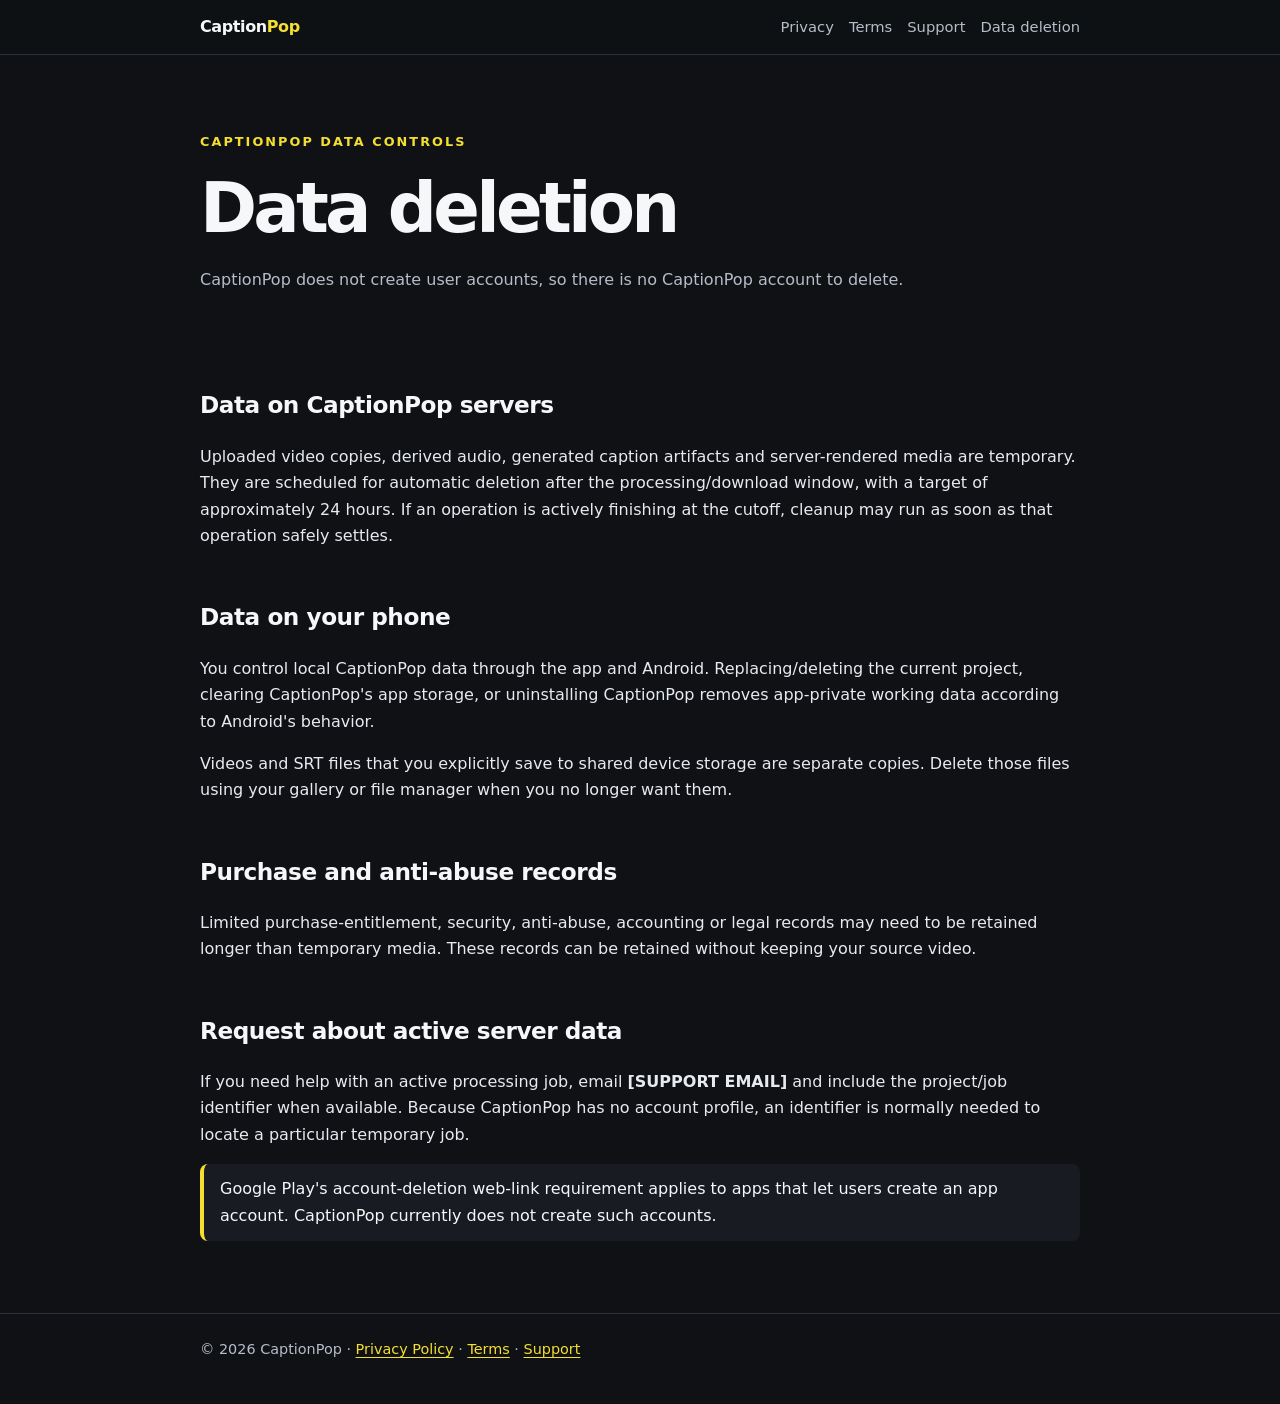
==== data-deletion.html @ 9f37494e "Add data-deletion.html" ====
<!doctype html>
<html lang="en">
<head>
<meta charset="utf-8">
<meta name="viewport" content="width=device-width,initial-scale=1">
<meta name="color-scheme" content="dark">
<title>Data deletion · CaptionPop</title>
<meta name="description" content="CaptionPop data deletion information.">
<link rel="stylesheet" href="style.css">
</head>
<body>
<header>
  <nav class="nav" aria-label="Primary">
    <a class="brand" href="index.html">Caption<b>Pop</b></a>
    <div class="links">
      <a href="privacy.html">Privacy</a>
      <a href="terms.html">Terms</a>
      <a href="support.html">Support</a>
      <a href="data-deletion.html">Data deletion</a>
    </div>
  </nav>
</header>
<main>
<section class="hero">
  <div class="kicker">CaptionPop data controls</div>
  <h1>Data deletion</h1>
  <p class="muted">CaptionPop does not create user accounts, so there is no CaptionPop account to delete.</p>
</section>
<h2>Data on CaptionPop servers</h2>
<p>Uploaded video copies, derived audio, generated caption artifacts and server-rendered media are temporary. They are scheduled for automatic deletion after the processing/download window, with a target of approximately 24 hours. If an operation is actively finishing at the cutoff, cleanup may run as soon as that operation safely settles.</p>
<h2>Data on your phone</h2>
<p>You control local CaptionPop data through the app and Android. Replacing/deleting the current project, clearing CaptionPop's app storage, or uninstalling CaptionPop removes app-private working data according to Android's behavior.</p>
<p>Videos and SRT files that you explicitly save to shared device storage are separate copies. Delete those files using your gallery or file manager when you no longer want them.</p>
<h2>Purchase and anti-abuse records</h2>
<p>Limited purchase-entitlement, security, anti-abuse, accounting or legal records may need to be retained longer than temporary media. These records can be retained without keeping your source video.</p>
<h2>Request about active server data</h2>
<p>If you need help with an active processing job, email <strong>[SUPPORT EMAIL]</strong> and include the project/job identifier when available. Because CaptionPop has no account profile, an identifier is normally needed to locate a particular temporary job.</p>
<div class="notice">Google Play's account-deletion web-link requirement applies to apps that let users create an app account. CaptionPop currently does not create such accounts.</div>
</main>
<footer>
  <div class="footer">
    © 2026 CaptionPop · <a href="privacy.html">Privacy Policy</a> ·
    <a href="terms.html">Terms</a> · <a href="support.html">Support</a>
  </div>
</footer>
</body>
</html>
---- style.css ----
:root{
  --bg:#0f1115;
  --panel:#171a20;
  --panel2:#1d2129;
  --text:#f6f7f9;
  --muted:#b6bdc9;
  --line:#2b303a;
  --accent:#f4df31;
  --ink:#111318;
  --max:920px;
}
*{box-sizing:border-box}
html{scroll-behavior:smooth}
body{
  margin:0;
  font-family:Inter,ui-sans-serif,system-ui,-apple-system,BlinkMacSystemFont,"Segoe UI",Roboto,Arial,sans-serif;
  background:var(--bg);
  color:var(--text);
  line-height:1.65;
}
a{color:var(--accent);text-underline-offset:3px}
header{
  position:sticky;top:0;z-index:5;
  background:rgba(15,17,21,.94);
  backdrop-filter:blur(10px);
  border-bottom:1px solid var(--line);
}
.nav{
  max-width:var(--max);margin:auto;padding:14px 20px;
  display:flex;gap:18px;align-items:center;justify-content:space-between;
}
.brand{font-weight:900;letter-spacing:-.4px;color:var(--text);text-decoration:none}
.brand b{color:var(--accent)}
.links{display:flex;gap:15px;flex-wrap:wrap;font-size:.92rem}
.links a{color:var(--muted);text-decoration:none}
.links a:hover{color:var(--text)}
main{max-width:var(--max);margin:auto;padding:56px 20px 72px}
.hero{padding:20px 0 28px}
.kicker{font-size:.8rem;text-transform:uppercase;letter-spacing:.16em;color:var(--accent);font-weight:800}
h1{font-size:clamp(2.1rem,6vw,4.3rem);line-height:1.02;letter-spacing:-.055em;margin:.3em 0 .35em}
h2{font-size:1.45rem;margin-top:2.1em;letter-spacing:-.02em}
h3{font-size:1.05rem;margin-top:1.6em}
p,li{color:#e7eaf0}
.muted{color:var(--muted)}
.card{
  background:linear-gradient(180deg,var(--panel),var(--panel2));
  border:1px solid var(--line);
  border-radius:18px;
  padding:22px;
  margin:18px 0;
}
.grid{display:grid;grid-template-columns:repeat(auto-fit,minmax(240px,1fr));gap:14px}
.pill{display:inline-block;background:var(--accent);color:var(--ink);font-weight:900;border-radius:999px;padding:7px 11px;font-size:.82rem}
.notice{border-left:4px solid var(--accent);padding:12px 16px;background:#181b21;border-radius:8px}
code{background:#20242b;padding:.15rem .35rem;border-radius:5px}
footer{border-top:1px solid var(--line);color:var(--muted)}
.footer{max-width:var(--max);margin:auto;padding:24px 20px 42px;font-size:.9rem}
ul{padding-left:1.25rem}
table{width:100%;border-collapse:collapse;margin:16px 0}
td,th{border-bottom:1px solid var(--line);padding:10px 8px;text-align:left;vertical-align:top}
th{color:var(--muted);font-size:.86rem}
@media(max-width:650px){
  .nav{align-items:flex-start;flex-direction:column}
  main{padding-top:34px}
  .links{gap:11px}
}
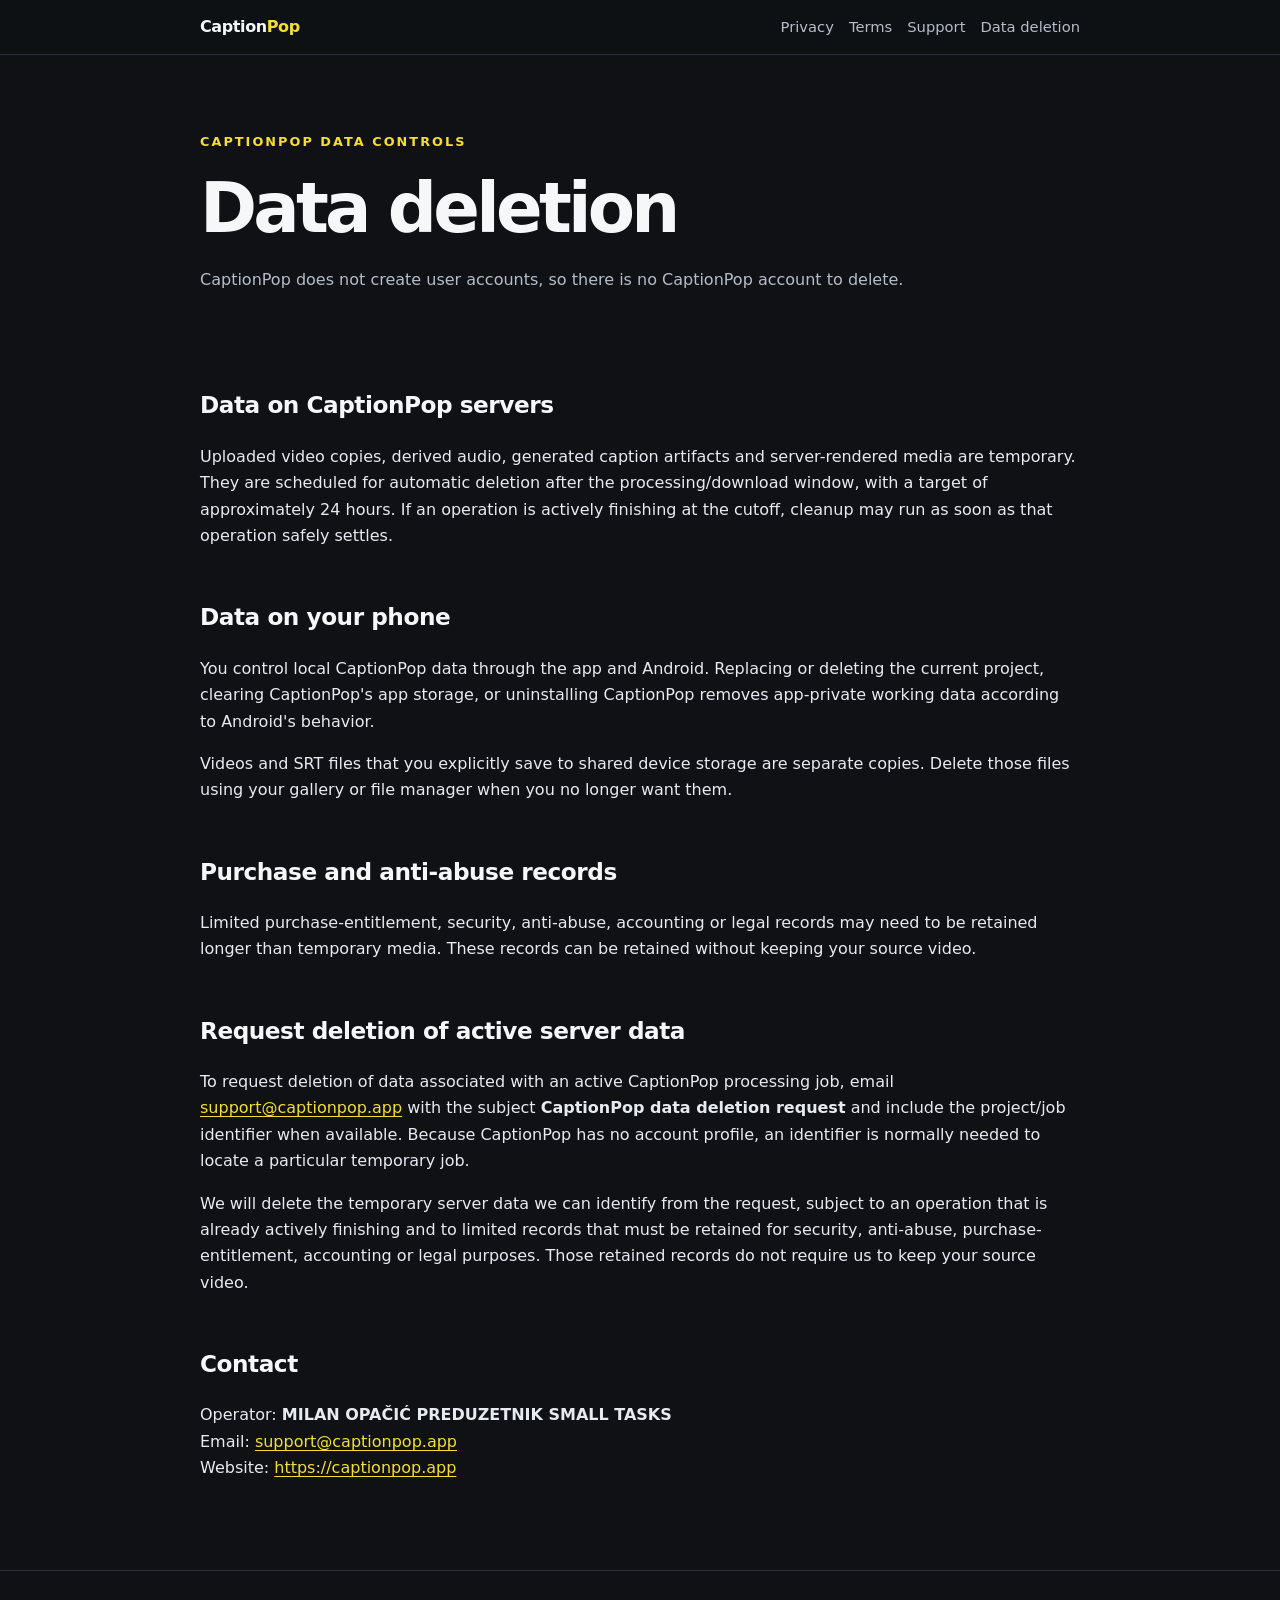
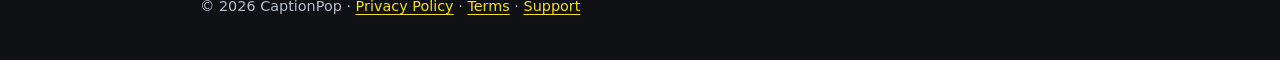
==== commit 2cc9b6c9: "Publish data-deletion.html contact details" ====
--- a/data-deletion.html
+++ b/data-deletion.html
@@ -29,13 +29,15 @@
 <h2>Data on CaptionPop servers</h2>
 <p>Uploaded video copies, derived audio, generated caption artifacts and server-rendered media are temporary. They are scheduled for automatic deletion after the processing/download window, with a target of approximately 24 hours. If an operation is actively finishing at the cutoff, cleanup may run as soon as that operation safely settles.</p>
 <h2>Data on your phone</h2>
-<p>You control local CaptionPop data through the app and Android. Replacing/deleting the current project, clearing CaptionPop's app storage, or uninstalling CaptionPop removes app-private working data according to Android's behavior.</p>
+<p>You control local CaptionPop data through the app and Android. Replacing or deleting the current project, clearing CaptionPop's app storage, or uninstalling CaptionPop removes app-private working data according to Android's behavior.</p>
 <p>Videos and SRT files that you explicitly save to shared device storage are separate copies. Delete those files using your gallery or file manager when you no longer want them.</p>
 <h2>Purchase and anti-abuse records</h2>
 <p>Limited purchase-entitlement, security, anti-abuse, accounting or legal records may need to be retained longer than temporary media. These records can be retained without keeping your source video.</p>
-<h2>Request about active server data</h2>
-<p>If you need help with an active processing job, email <strong>[SUPPORT EMAIL]</strong> and include the project/job identifier when available. Because CaptionPop has no account profile, an identifier is normally needed to locate a particular temporary job.</p>
-<div class="notice">Google Play's account-deletion web-link requirement applies to apps that let users create an app account. CaptionPop currently does not create such accounts.</div>
+<h2>Request deletion of active server data</h2>
+<p>To request deletion of data associated with an active CaptionPop processing job, email <a href="mailto:support@captionpop.app">support@captionpop.app</a> with the subject <strong>CaptionPop data deletion request</strong> and include the project/job identifier when available. Because CaptionPop has no account profile, an identifier is normally needed to locate a particular temporary job.</p>
+<p>We will delete the temporary server data we can identify from the request, subject to an operation that is already actively finishing and to limited records that must be retained for security, anti-abuse, purchase-entitlement, accounting or legal purposes. Those retained records do not require us to keep your source video.</p>
+<h2>Contact</h2>
+<p>Operator: <strong>MILAN OPAČIĆ PREDUZETNIK SMALL TASKS</strong><br>Email: <a href="mailto:support@captionpop.app">support@captionpop.app</a><br>Website: <a href="https://captionpop.app">https://captionpop.app</a></p>
 </main>
 <footer>
   <div class="footer">
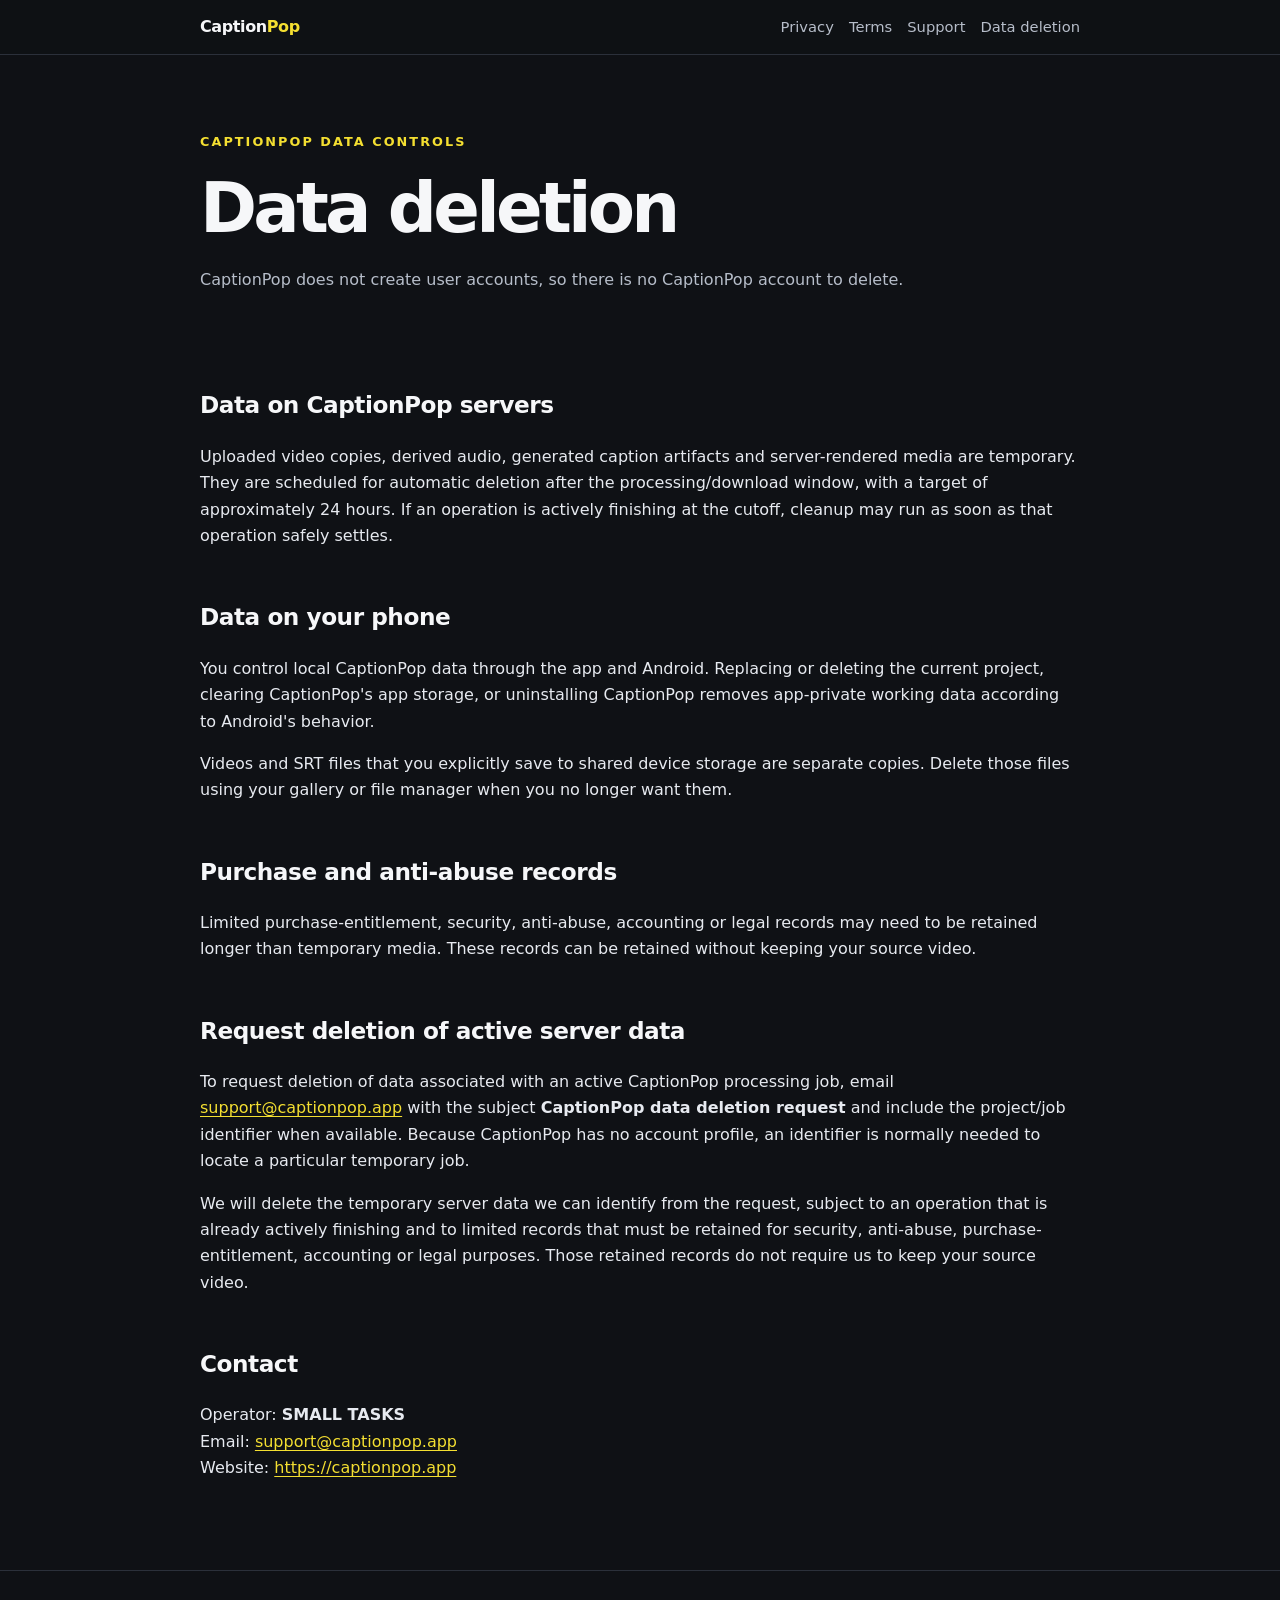
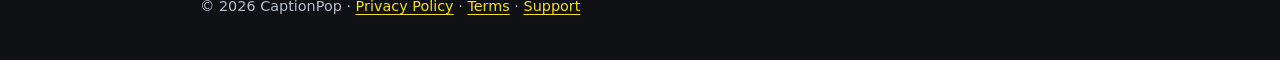
==== commit 4b0b69b4: "Use SMALL TASKS as public operator name in data-deletion.html" ====
--- a/data-deletion.html
+++ b/data-deletion.html
@@ -37,7 +37,7 @@
 <p>To request deletion of data associated with an active CaptionPop processing job, email <a href="mailto:support@captionpop.app">support@captionpop.app</a> with the subject <strong>CaptionPop data deletion request</strong> and include the project/job identifier when available. Because CaptionPop has no account profile, an identifier is normally needed to locate a particular temporary job.</p>
 <p>We will delete the temporary server data we can identify from the request, subject to an operation that is already actively finishing and to limited records that must be retained for security, anti-abuse, purchase-entitlement, accounting or legal purposes. Those retained records do not require us to keep your source video.</p>
 <h2>Contact</h2>
-<p>Operator: <strong>MILAN OPAČIĆ PREDUZETNIK SMALL TASKS</strong><br>Email: <a href="mailto:support@captionpop.app">support@captionpop.app</a><br>Website: <a href="https://captionpop.app">https://captionpop.app</a></p>
+<p>Operator: <strong>SMALL TASKS</strong><br>Email: <a href="mailto:support@captionpop.app">support@captionpop.app</a><br>Website: <a href="https://captionpop.app">https://captionpop.app</a></p>
 </main>
 <footer>
   <div class="footer">
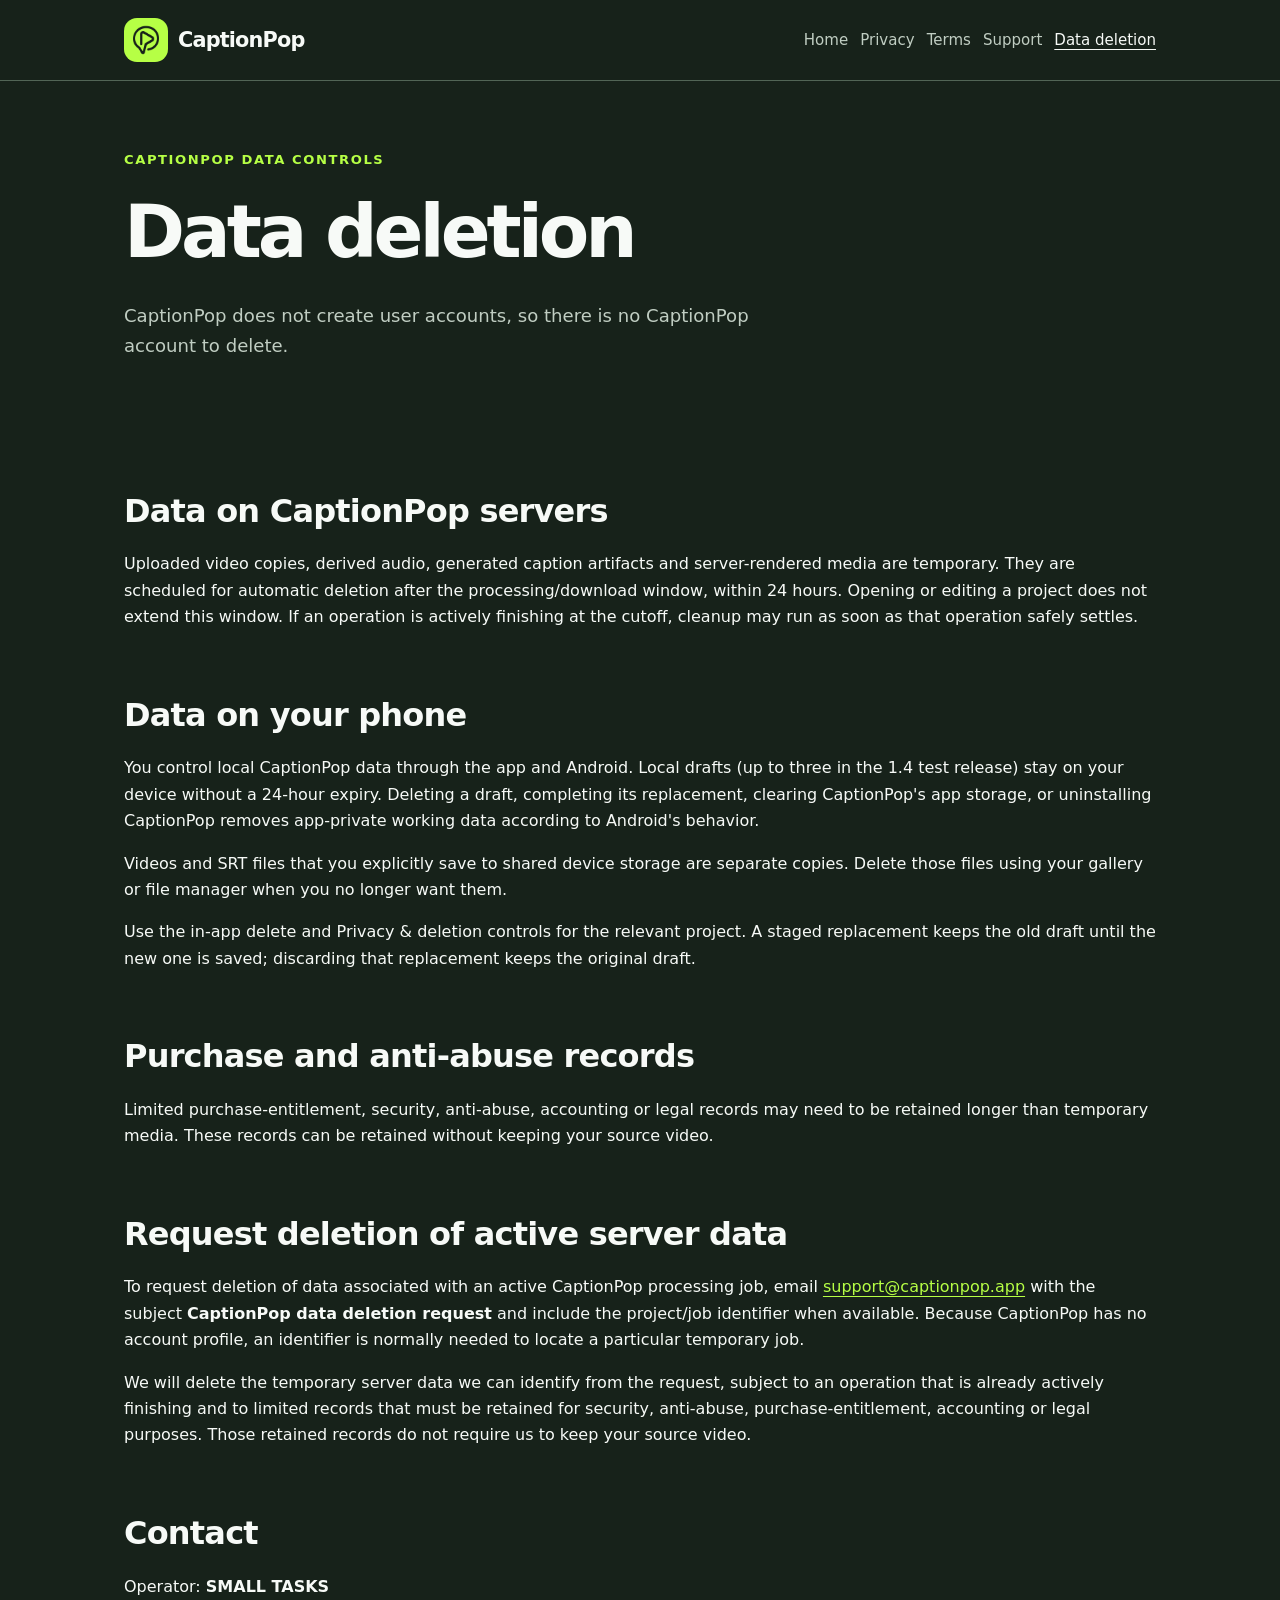
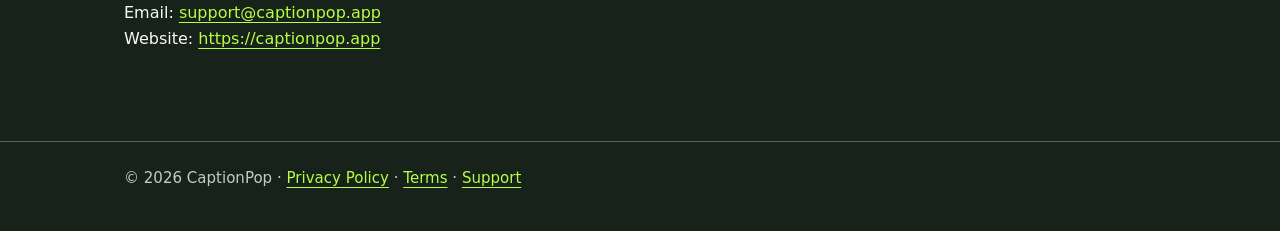
==== commit 6b7ff3f8: "Refresh brand and document current and upcoming features" ====
--- a/data-deletion.html
+++ b/data-deletion.html
@@ -6,31 +6,35 @@
 <meta name="color-scheme" content="dark">
 <title>Data deletion · CaptionPop</title>
 <meta name="description" content="CaptionPop data deletion information.">
+<link rel="icon" href="assets/app-icon.png" type="image/png">
 <link rel="stylesheet" href="style.css">
 </head>
 <body>
+<a class="skip-link" href="#main-content">Skip to content</a>
 <header>
   <nav class="nav" aria-label="Primary">
-    <a class="brand" href="index.html">Caption<b>Pop</b></a>
+    <a class="brand" href="index.html"><img src="assets/app-icon.png" width="44" height="44" alt=""><span>CaptionPop</span></a>
     <div class="links">
+      <a href="index.html">Home</a>
       <a href="privacy.html">Privacy</a>
       <a href="terms.html">Terms</a>
       <a href="support.html">Support</a>
-      <a href="data-deletion.html">Data deletion</a>
+      <a href="data-deletion.html" aria-current="page">Data deletion</a>
     </div>
   </nav>
 </header>
-<main>
+<main id="main-content">
 <section class="hero">
   <div class="kicker">CaptionPop data controls</div>
   <h1>Data deletion</h1>
   <p class="muted">CaptionPop does not create user accounts, so there is no CaptionPop account to delete.</p>
 </section>
 <h2>Data on CaptionPop servers</h2>
-<p>Uploaded video copies, derived audio, generated caption artifacts and server-rendered media are temporary. They are scheduled for automatic deletion after the processing/download window, with a target of approximately 24 hours. If an operation is actively finishing at the cutoff, cleanup may run as soon as that operation safely settles.</p>
+<p>Uploaded video copies, derived audio, generated caption artifacts and server-rendered media are temporary. They are scheduled for automatic deletion after the processing/download window, within 24 hours. Opening or editing a project does not extend this window. If an operation is actively finishing at the cutoff, cleanup may run as soon as that operation safely settles.</p>
 <h2>Data on your phone</h2>
-<p>You control local CaptionPop data through the app and Android. Replacing or deleting the current project, clearing CaptionPop's app storage, or uninstalling CaptionPop removes app-private working data according to Android's behavior.</p>
+<p>You control local CaptionPop data through the app and Android. Local drafts (up to three in the 1.4 test release) stay on your device without a 24-hour expiry. Deleting a draft, completing its replacement, clearing CaptionPop's app storage, or uninstalling CaptionPop removes app-private working data according to Android's behavior.</p>
 <p>Videos and SRT files that you explicitly save to shared device storage are separate copies. Delete those files using your gallery or file manager when you no longer want them.</p>
+<p>Use the in-app delete and Privacy &amp; deletion controls for the relevant project. A staged replacement keeps the old draft until the new one is saved; discarding that replacement keeps the original draft.</p>
 <h2>Purchase and anti-abuse records</h2>
 <p>Limited purchase-entitlement, security, anti-abuse, accounting or legal records may need to be retained longer than temporary media. These records can be retained without keeping your source video.</p>
 <h2>Request deletion of active server data</h2>
--- a/style.css
+++ b/style.css
@@ -1,66 +1,64 @@
-:root{
-  --bg:#0f1115;
-  --panel:#171a20;
-  --panel2:#1d2129;
-  --text:#f6f7f9;
-  --muted:#b6bdc9;
-  --line:#2b303a;
-  --accent:#f4df31;
-  --ink:#111318;
-  --max:920px;
-}
+/* CaptionPop brand tokens match the Android app. */
+:root{--bg:#17221A;--panel:#212F25;--panel2:#314636;--text:#f7faf7;--muted:#c0cdc2;--line:#526556;--accent:#B6FF45;--ink:#17221A;--max:1080px}
 *{box-sizing:border-box}
-html{scroll-behavior:smooth}
-body{
-  margin:0;
-  font-family:Inter,ui-sans-serif,system-ui,-apple-system,BlinkMacSystemFont,"Segoe UI",Roboto,Arial,sans-serif;
-  background:var(--bg);
-  color:var(--text);
-  line-height:1.65;
-}
-a{color:var(--accent);text-underline-offset:3px}
-header{
-  position:sticky;top:0;z-index:5;
-  background:rgba(15,17,21,.94);
-  backdrop-filter:blur(10px);
-  border-bottom:1px solid var(--line);
-}
-.nav{
-  max-width:var(--max);margin:auto;padding:14px 20px;
-  display:flex;gap:18px;align-items:center;justify-content:space-between;
-}
-.brand{font-weight:900;letter-spacing:-.4px;color:var(--text);text-decoration:none}
-.brand b{color:var(--accent)}
-.links{display:flex;gap:15px;flex-wrap:wrap;font-size:.92rem}
-.links a{color:var(--muted);text-decoration:none}
-.links a:hover{color:var(--text)}
-main{max-width:var(--max);margin:auto;padding:56px 20px 72px}
-.hero{padding:20px 0 28px}
-.kicker{font-size:.8rem;text-transform:uppercase;letter-spacing:.16em;color:var(--accent);font-weight:800}
-h1{font-size:clamp(2.1rem,6vw,4.3rem);line-height:1.02;letter-spacing:-.055em;margin:.3em 0 .35em}
-h2{font-size:1.45rem;margin-top:2.1em;letter-spacing:-.02em}
-h3{font-size:1.05rem;margin-top:1.6em}
-p,li{color:#e7eaf0}
-.muted{color:var(--muted)}
-.card{
-  background:linear-gradient(180deg,var(--panel),var(--panel2));
-  border:1px solid var(--line);
-  border-radius:18px;
-  padding:22px;
-  margin:18px 0;
-}
-.grid{display:grid;grid-template-columns:repeat(auto-fit,minmax(240px,1fr));gap:14px}
-.pill{display:inline-block;background:var(--accent);color:var(--ink);font-weight:900;border-radius:999px;padding:7px 11px;font-size:.82rem}
-.notice{border-left:4px solid var(--accent);padding:12px 16px;background:#181b21;border-radius:8px}
-code{background:#20242b;padding:.15rem .35rem;border-radius:5px}
-footer{border-top:1px solid var(--line);color:var(--muted)}
-.footer{max-width:var(--max);margin:auto;padding:24px 20px 42px;font-size:.9rem}
-ul{padding-left:1.25rem}
+html{scroll-behavior:smooth;scroll-padding-top:140px}
+body{margin:0;background:var(--bg);color:var(--text);font:1rem/1.65 system-ui,-apple-system,BlinkMacSystemFont,"Segoe UI",Roboto,Arial,sans-serif}
+a{color:var(--accent);text-underline-offset:4px}
+a:focus-visible,summary:focus-visible{outline:3px solid var(--accent);outline-offset:5px;border-radius:4px}
+header{border-bottom:1px solid var(--line);background:var(--bg)}
+.nav{max-width:var(--max);margin:auto;padding:16px 24px;display:flex;gap:20px;align-items:center;justify-content:space-between;flex-wrap:wrap}
+.brand{display:inline-flex;gap:10px;align-items:center;min-height:48px;flex-shrink:0;font-size:1.3rem;font-weight:800;letter-spacing:-.04em;color:var(--text);text-decoration:none}
+.brand img{width:44px;height:44px;border-radius:13px}
+.links{display:flex;gap:4px 12px;align-items:center;flex-wrap:wrap;font-size:.94rem}
+.links a{min-height:44px;display:inline-flex;align-items:center;color:var(--muted);text-decoration:none}
+.links a:hover,.links a[aria-current=page]{color:var(--text);text-decoration:underline}
+.links .nav-play{color:var(--accent);font-weight:700}
+main{max-width:var(--max);margin:auto;padding:48px 24px 72px}
+.hero{padding:20px 0 48px}
+.hero-layout{display:grid;grid-template-columns:minmax(0,1fr) 200px;align-items:center;gap:48px}
+.hero-mark{width:200px;height:200px}
+.hero .muted{max-width:680px;font-size:1.13rem}
+.kicker{color:var(--accent);font-size:.82rem;font-weight:700;letter-spacing:.12em;text-transform:uppercase}
+h1{font-size:clamp(2.3rem,6vw,4.6rem);line-height:1.07;letter-spacing:-.055em;margin:.3em 0 .4em;overflow-wrap:break-word}
+h2{font-size:clamp(1.5rem,3vw,2rem);line-height:1.3;letter-spacing:-.025em;margin:2em 0 .6em}
+h3{font-size:1.15rem;line-height:1.4;margin:1.4em 0 .6em}
+p,li{color:var(--text);overflow-wrap:break-word}
+.muted,.availability{color:var(--muted)}
+.availability{font-size:.94rem;margin-top:14px}
+.pill{display:inline-block;background:var(--accent);color:var(--ink);border-radius:999px;font-size:.85rem;font-weight:750;padding:6px 12px}
+.actions{display:flex;gap:12px;align-items:center;flex-wrap:wrap;margin-top:26px}
+.button{display:inline-flex;align-items:center;justify-content:center;min-height:48px;padding:12px 20px;border-radius:14px;background:var(--accent);color:var(--ink);font-weight:750;text-decoration:none;line-height:1.4;text-align:center}
+.button:hover{background:#c8ff78}
+.button-secondary{background:transparent;border:1px solid var(--line);color:var(--text)}
+.button-secondary:hover{background:var(--panel2)}
+.grid{display:grid;grid-template-columns:repeat(3,minmax(0,1fr));gap:16px;margin:24px 0}
+.card{padding:24px;border:1px solid var(--line);border-radius:22px;background:var(--panel);min-width:0}
+.card h2,.card h3{margin-top:0}
+.card p:last-child{margin-bottom:0}
+.feature-grid h3{margin-bottom:10px}
+.feature-grid p{margin:0;color:var(--muted)}
+.steps{list-style:none;padding:0;counter-reset:step}
+.steps li{counter-increment:step;position:relative;padding-top:60px}
+.steps li:before{content:counter(step);position:absolute;top:18px;left:24px;display:grid;place-items:center;width:30px;height:30px;border-radius:50%;background:var(--accent);color:var(--ink);font-weight:800}
+.coming{margin:56px 0;padding:28px;background:var(--panel);border:1px solid var(--line);border-radius:22px}
+.coming h2{margin-top:8px}
+.coming .card{background:var(--bg)}
+.notice{padding:14px 18px;background:var(--panel2);border-left:4px solid var(--accent);border-radius:12px}
+.cta-panel{margin:48px 0;padding:28px;border:1px solid var(--line);border-radius:22px;background:var(--panel2)}
+.cta-panel h2{margin-top:0}
+.site-info .grid{grid-template-columns:repeat(2,minmax(0,1fr))}
+.faq details{border-bottom:1px solid var(--line);padding:8px 0}
+.faq summary{min-height:48px;padding:12px 0;cursor:pointer;font-weight:650}
+.faq details p{margin:4px 0 18px;color:var(--muted)}
+code{background:var(--panel2);padding:.15rem .35rem;border-radius:5px;overflow-wrap:anywhere}
+ul{padding-left:1.3rem}
 table{width:100%;border-collapse:collapse;margin:16px 0}
-td,th{border-bottom:1px solid var(--line);padding:10px 8px;text-align:left;vertical-align:top}
-th{color:var(--muted);font-size:.86rem}
-@media(max-width:650px){
-  .nav{align-items:flex-start;flex-direction:column}
-  main{padding-top:34px}
-  .links{gap:11px}
-}
+td,th{border-bottom:1px solid var(--line);padding:10px 8px;text-align:left;vertical-align:top;overflow-wrap:anywhere}
+th{color:var(--muted);font-size:.9rem}
+footer{border-top:1px solid var(--line)}
+.footer{max-width:var(--max);margin:auto;padding:24px 24px 40px;color:var(--muted);font-size:.94rem}
+.skip-link{position:absolute;top:8px;left:8px;transform:translateY(-180%);z-index:10;background:var(--accent);color:var(--ink);padding:12px}
+.skip-link:focus{transform:translateY(0)}
+@media(max-width:850px){.hero-layout{grid-template-columns:1fr}.hero-mark{display:none}.grid{grid-template-columns:repeat(2,minmax(0,1fr))}}
+@media(max-width:600px){.nav{align-items:flex-start;gap:8px;padding:12px 20px}.links{gap:2px 14px}main{padding:28px 20px 48px}.hero{padding:14px 0 32px}.grid,.site-info .grid{grid-template-columns:1fr}.card{padding:20px}.coming,.cta-panel{padding:20px;margin:36px 0}.actions{align-items:stretch}.actions .button{flex:1 1 180px}.footer{padding-inline:20px}}
+@media(prefers-reduced-motion:reduce){html{scroll-behavior:auto}}
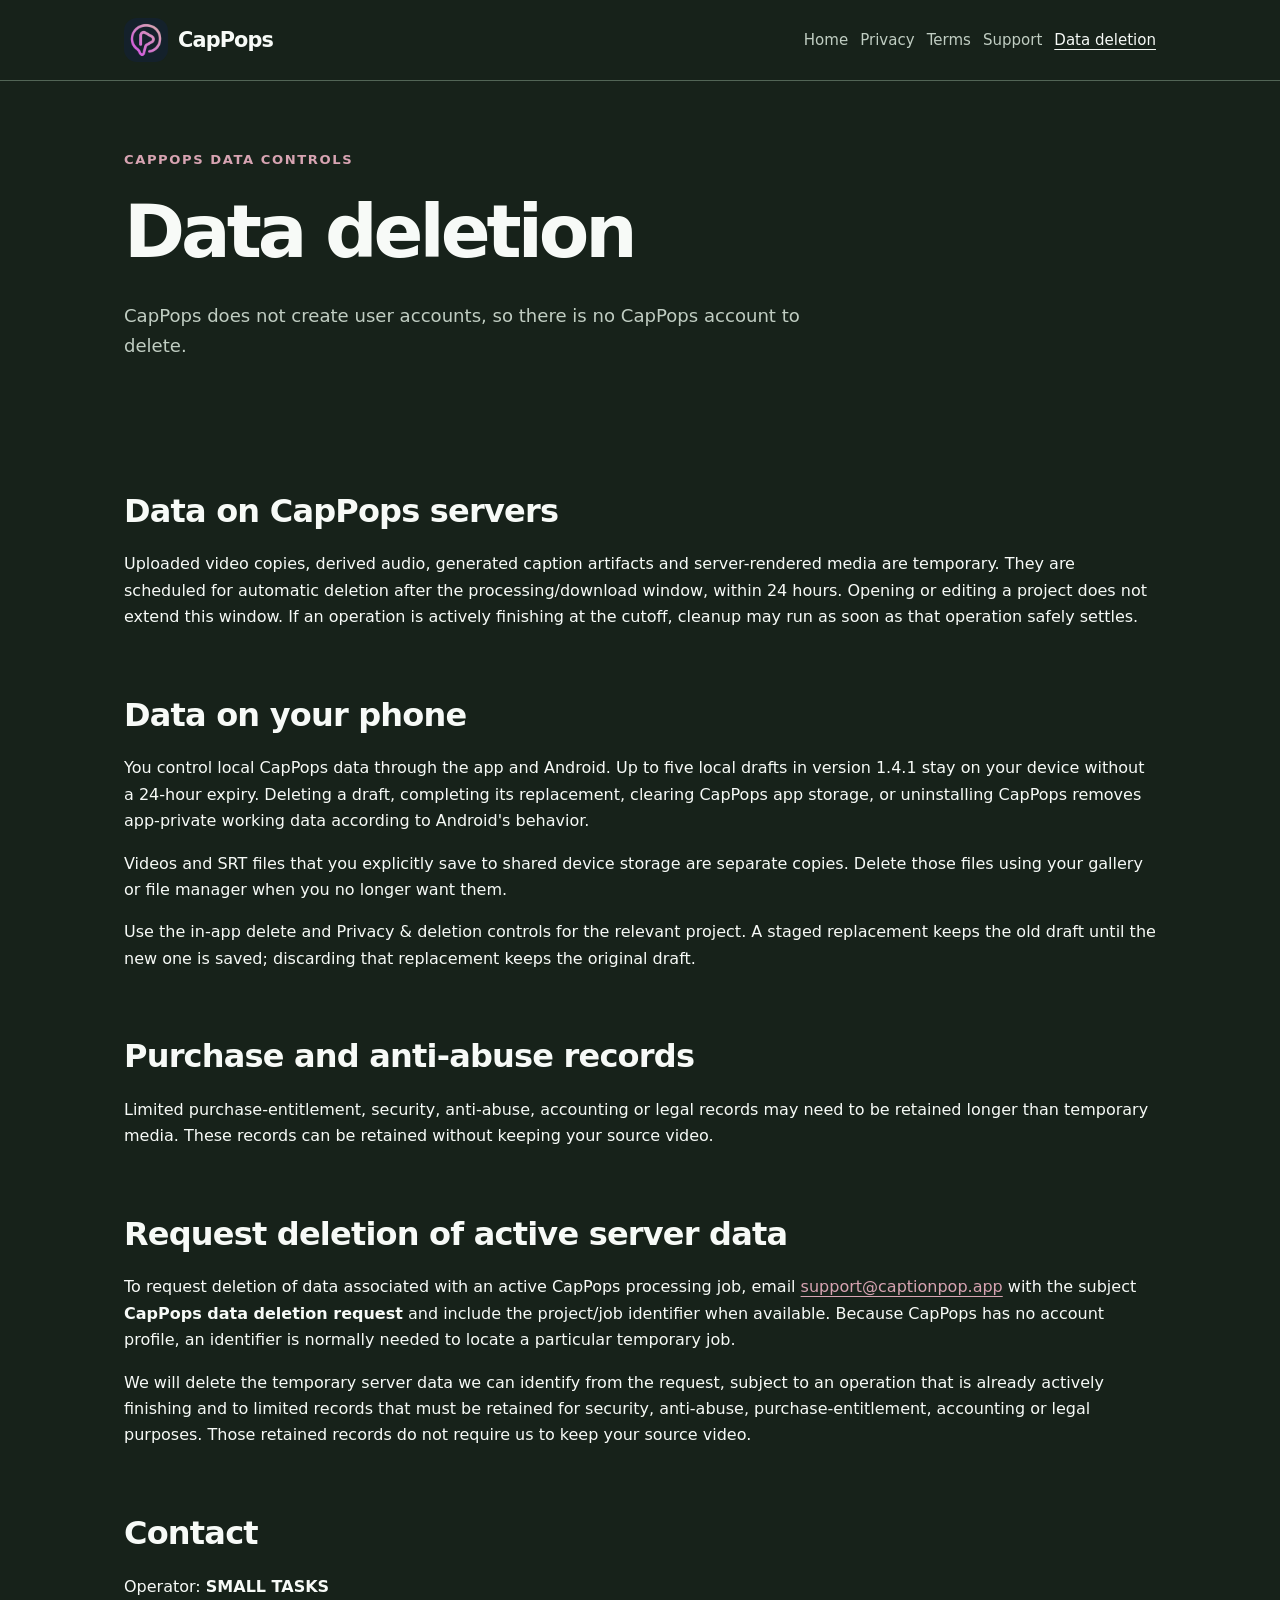
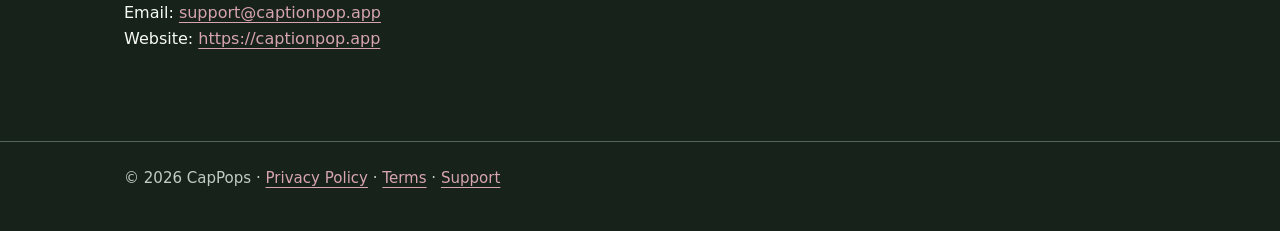
==== commit 462a1d24: "Update captionpop.app for CapPops and version 1.4.1" ====
--- a/data-deletion.html
+++ b/data-deletion.html
@@ -4,8 +4,8 @@
 <meta charset="utf-8">
 <meta name="viewport" content="width=device-width,initial-scale=1">
 <meta name="color-scheme" content="dark">
-<title>Data deletion · CaptionPop</title>
-<meta name="description" content="CaptionPop data deletion information.">
+<title>Data deletion · CapPops</title>
+<meta name="description" content="CapPops data deletion information.">
 <link rel="icon" href="assets/app-icon.png" type="image/png">
 <link rel="stylesheet" href="style.css">
 </head>
@@ -13,7 +13,7 @@
 <a class="skip-link" href="#main-content">Skip to content</a>
 <header>
   <nav class="nav" aria-label="Primary">
-    <a class="brand" href="index.html"><img src="assets/app-icon.png" width="44" height="44" alt=""><span>CaptionPop</span></a>
+    <a class="brand" href="index.html"><img src="assets/app-icon.png" width="44" height="44" alt=""><span>CapPops</span></a>
     <div class="links">
       <a href="index.html">Home</a>
       <a href="privacy.html">Privacy</a>
@@ -25,27 +25,27 @@
 </header>
 <main id="main-content">
 <section class="hero">
-  <div class="kicker">CaptionPop data controls</div>
+  <div class="kicker">CapPops data controls</div>
   <h1>Data deletion</h1>
-  <p class="muted">CaptionPop does not create user accounts, so there is no CaptionPop account to delete.</p>
+  <p class="muted">CapPops does not create user accounts, so there is no CapPops account to delete.</p>
 </section>
-<h2>Data on CaptionPop servers</h2>
+<h2>Data on CapPops servers</h2>
 <p>Uploaded video copies, derived audio, generated caption artifacts and server-rendered media are temporary. They are scheduled for automatic deletion after the processing/download window, within 24 hours. Opening or editing a project does not extend this window. If an operation is actively finishing at the cutoff, cleanup may run as soon as that operation safely settles.</p>
 <h2>Data on your phone</h2>
-<p>You control local CaptionPop data through the app and Android. Local drafts (up to three in the 1.4 test release) stay on your device without a 24-hour expiry. Deleting a draft, completing its replacement, clearing CaptionPop's app storage, or uninstalling CaptionPop removes app-private working data according to Android's behavior.</p>
+<p>You control local CapPops data through the app and Android. Up to five local drafts in version 1.4.1 stay on your device without a 24-hour expiry. Deleting a draft, completing its replacement, clearing CapPops app storage, or uninstalling CapPops removes app-private working data according to Android's behavior.</p>
 <p>Videos and SRT files that you explicitly save to shared device storage are separate copies. Delete those files using your gallery or file manager when you no longer want them.</p>
 <p>Use the in-app delete and Privacy &amp; deletion controls for the relevant project. A staged replacement keeps the old draft until the new one is saved; discarding that replacement keeps the original draft.</p>
 <h2>Purchase and anti-abuse records</h2>
 <p>Limited purchase-entitlement, security, anti-abuse, accounting or legal records may need to be retained longer than temporary media. These records can be retained without keeping your source video.</p>
 <h2>Request deletion of active server data</h2>
-<p>To request deletion of data associated with an active CaptionPop processing job, email <a href="mailto:support@captionpop.app">support@captionpop.app</a> with the subject <strong>CaptionPop data deletion request</strong> and include the project/job identifier when available. Because CaptionPop has no account profile, an identifier is normally needed to locate a particular temporary job.</p>
+<p>To request deletion of data associated with an active CapPops processing job, email <a href="mailto:support@captionpop.app">support@captionpop.app</a> with the subject <strong>CapPops data deletion request</strong> and include the project/job identifier when available. Because CapPops has no account profile, an identifier is normally needed to locate a particular temporary job.</p>
 <p>We will delete the temporary server data we can identify from the request, subject to an operation that is already actively finishing and to limited records that must be retained for security, anti-abuse, purchase-entitlement, accounting or legal purposes. Those retained records do not require us to keep your source video.</p>
 <h2>Contact</h2>
 <p>Operator: <strong>SMALL TASKS</strong><br>Email: <a href="mailto:support@captionpop.app">support@captionpop.app</a><br>Website: <a href="https://captionpop.app">https://captionpop.app</a></p>
 </main>
 <footer>
   <div class="footer">
-    © 2026 CaptionPop · <a href="privacy.html">Privacy Policy</a> ·
+    © 2026 CapPops · <a href="privacy.html">Privacy Policy</a> ·
     <a href="terms.html">Terms</a> · <a href="support.html">Support</a>
   </div>
 </footer>
--- a/style.css
+++ b/style.css
@@ -1,5 +1,5 @@
-/* CaptionPop brand tokens match the Android app. */
-:root{--bg:#17221A;--panel:#212F25;--panel2:#314636;--text:#f7faf7;--muted:#c0cdc2;--line:#526556;--accent:#B6FF45;--ink:#17221A;--max:1080px}
+/* CapPops website palette. */
+:root{--bg:#17221A;--panel:#212F25;--panel2:#314636;--text:#f7faf7;--muted:#c0cdc2;--line:#526556;--accent:#D7A4B2;--ink:#17221A;--max:1080px}
 *{box-sizing:border-box}
 html{scroll-behavior:smooth;scroll-padding-top:140px}
 body{margin:0;background:var(--bg);color:var(--text);font:1rem/1.65 system-ui,-apple-system,BlinkMacSystemFont,"Segoe UI",Roboto,Arial,sans-serif}
@@ -28,7 +28,7 @@
 .pill{display:inline-block;background:var(--accent);color:var(--ink);border-radius:999px;font-size:.85rem;font-weight:750;padding:6px 12px}
 .actions{display:flex;gap:12px;align-items:center;flex-wrap:wrap;margin-top:26px}
 .button{display:inline-flex;align-items:center;justify-content:center;min-height:48px;padding:12px 20px;border-radius:14px;background:var(--accent);color:var(--ink);font-weight:750;text-decoration:none;line-height:1.4;text-align:center}
-.button:hover{background:#c8ff78}
+.button:hover{background:#E4BDCA}
 .button-secondary{background:transparent;border:1px solid var(--line);color:var(--text)}
 .button-secondary:hover{background:var(--panel2)}
 .grid{display:grid;grid-template-columns:repeat(3,minmax(0,1fr));gap:16px;margin:24px 0}
@@ -40,9 +40,9 @@
 .steps{list-style:none;padding:0;counter-reset:step}
 .steps li{counter-increment:step;position:relative;padding-top:60px}
 .steps li:before{content:counter(step);position:absolute;top:18px;left:24px;display:grid;place-items:center;width:30px;height:30px;border-radius:50%;background:var(--accent);color:var(--ink);font-weight:800}
-.coming{margin:56px 0;padding:28px;background:var(--panel);border:1px solid var(--line);border-radius:22px}
-.coming h2{margin-top:8px}
-.coming .card{background:var(--bg)}
+.translations{margin:56px 0;padding:28px;background:var(--panel);border:1px solid var(--line);border-radius:22px}
+.translations h2{margin-top:8px}
+.translations .card{background:var(--bg)}
 .notice{padding:14px 18px;background:var(--panel2);border-left:4px solid var(--accent);border-radius:12px}
 .cta-panel{margin:48px 0;padding:28px;border:1px solid var(--line);border-radius:22px;background:var(--panel2)}
 .cta-panel h2{margin-top:0}
@@ -60,5 +60,5 @@
 .skip-link{position:absolute;top:8px;left:8px;transform:translateY(-180%);z-index:10;background:var(--accent);color:var(--ink);padding:12px}
 .skip-link:focus{transform:translateY(0)}
 @media(max-width:850px){.hero-layout{grid-template-columns:1fr}.hero-mark{display:none}.grid{grid-template-columns:repeat(2,minmax(0,1fr))}}
-@media(max-width:600px){.nav{align-items:flex-start;gap:8px;padding:12px 20px}.links{gap:2px 14px}main{padding:28px 20px 48px}.hero{padding:14px 0 32px}.grid,.site-info .grid{grid-template-columns:1fr}.card{padding:20px}.coming,.cta-panel{padding:20px;margin:36px 0}.actions{align-items:stretch}.actions .button{flex:1 1 180px}.footer{padding-inline:20px}}
+@media(max-width:600px){.nav{align-items:flex-start;gap:8px;padding:12px 20px}.links{gap:2px 14px}main{padding:28px 20px 48px}.hero{padding:14px 0 32px}.grid,.site-info .grid{grid-template-columns:1fr}.card{padding:20px}.translations,.cta-panel{padding:20px;margin:36px 0}.actions{align-items:stretch}.actions .button{flex:1 1 180px}.footer{padding-inline:20px}}
 @media(prefers-reduced-motion:reduce){html{scroll-behavior:auto}}
